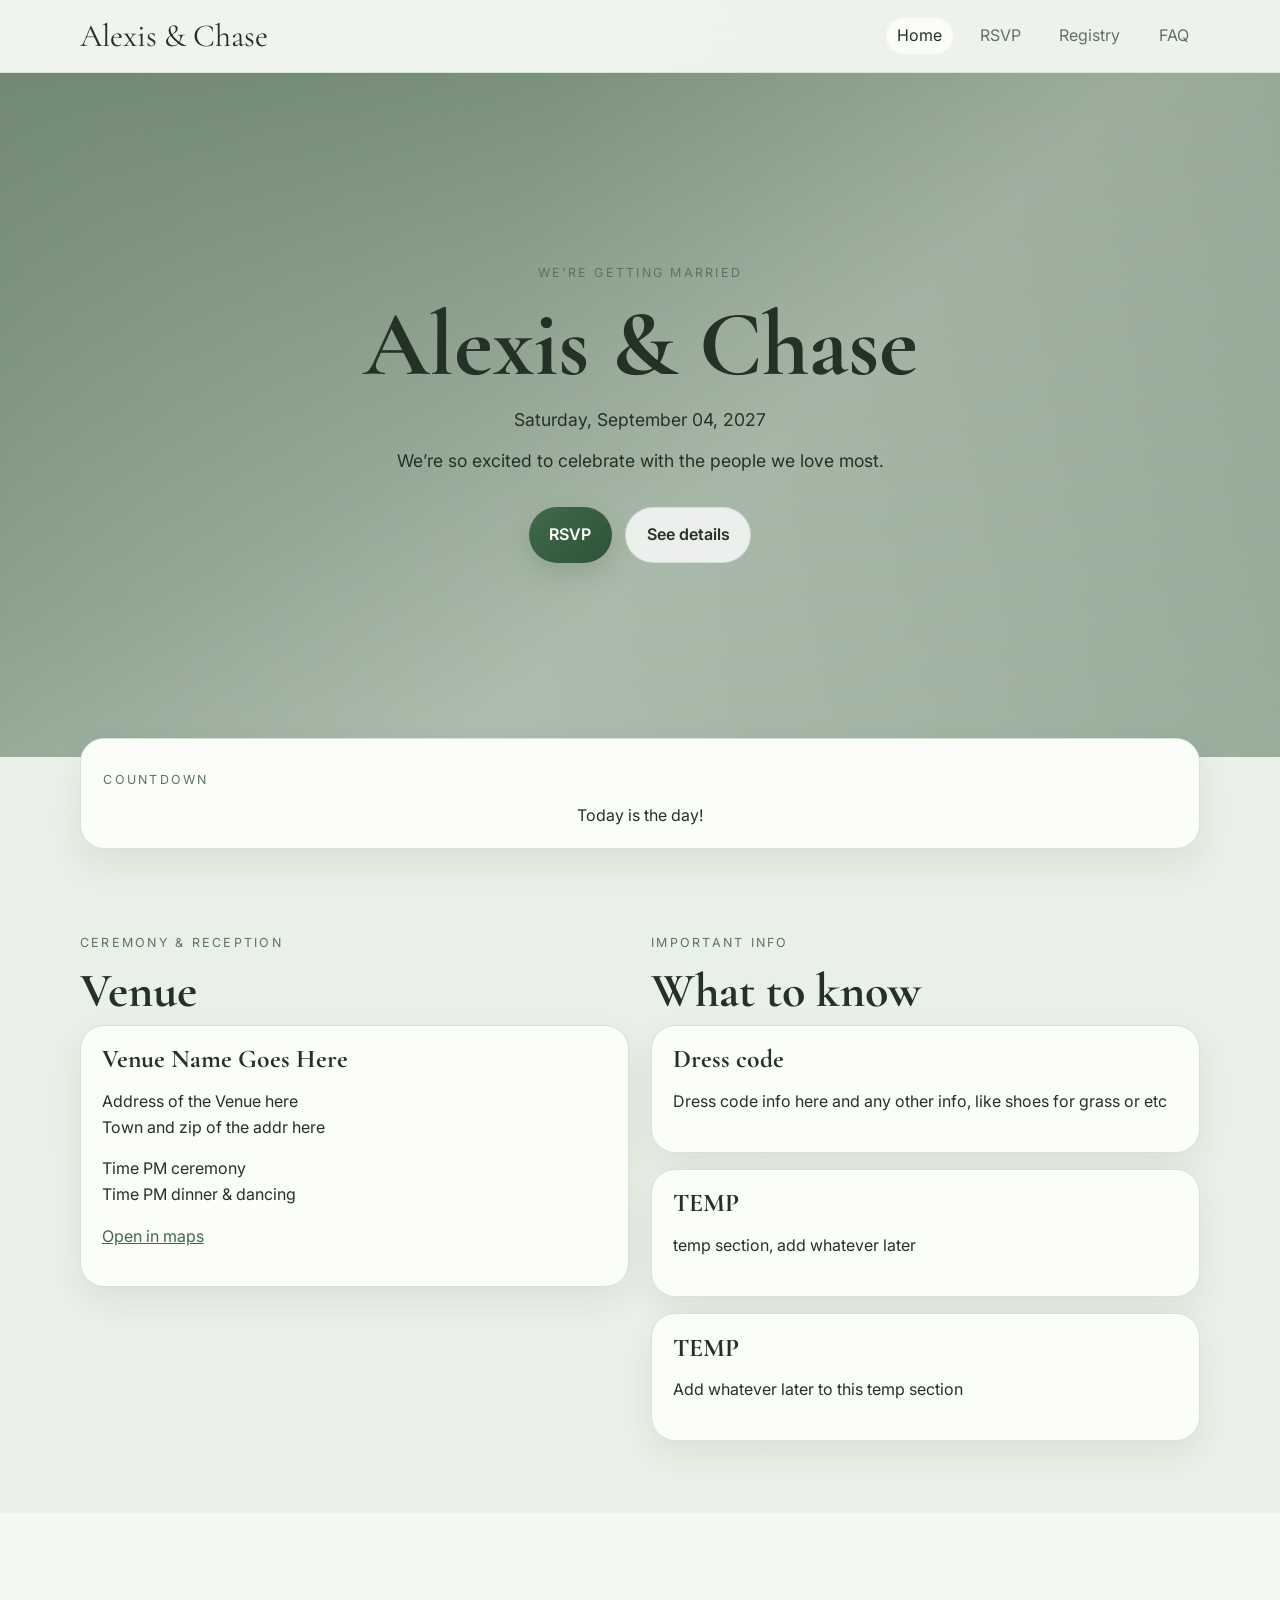
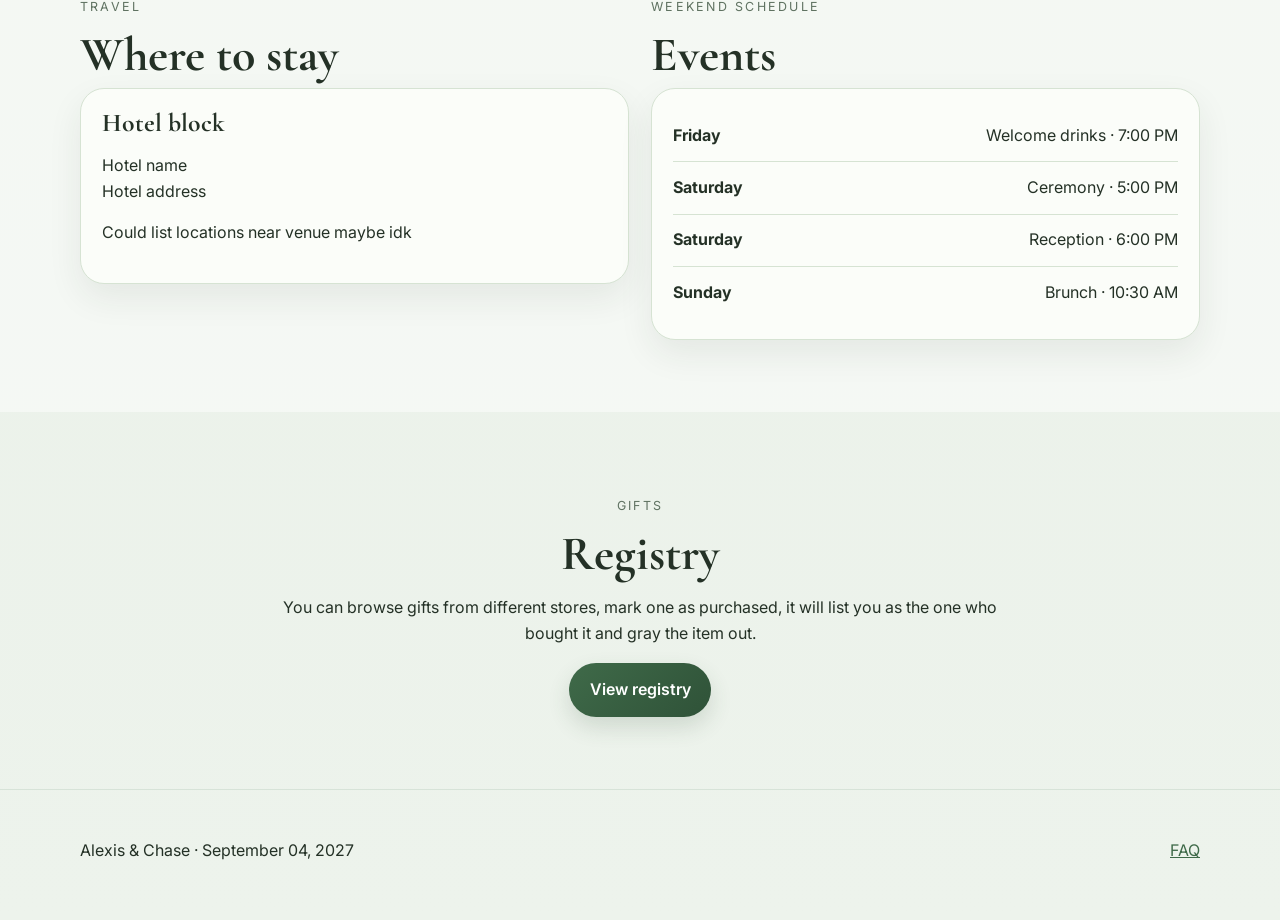
==== index.html @ 3f503780 "Add files via upload" ====
<!DOCTYPE html>
<html lang="en">
<head>
  <meta charset="UTF-8" />
  <meta name="viewport" content="width=device-width, initial-scale=1.0" />
  <title>Alexis & Chase</title>
  <link rel="preconnect" href="https://fonts.googleapis.com">
  <link rel="preconnect" href="https://fonts.gstatic.com" crossorigin>
  <link href="https://fonts.googleapis.com/css2?family=Cormorant+Garamond:wght@500;600;700&family=Inter:wght@400;500;600&display=swap" rel="stylesheet">
  <link rel="stylesheet" href="styles.css" />
</head>
<body data-page="home">
  <header class="site-header">
    <div class="wrap nav-wrap">
      <a class="brand" href="index.html">Alexis & Chase</a>
      <nav class="main-nav">
        <a href="index.html" class="active">Home</a>
        <a href="rsvp.html">RSVP</a>
        <a href="registry.html">Registry</a>
        <a href="faq.html">FAQ</a>
      </nav>
    </div>
  </header>

  <main>
    <section class="hero">
      <div class="hero-overlay"></div>
      <div class="wrap hero-inner">
        <p class="eyebrow">We’re getting married</p>
        <h1>Alexis & Chase</h1>
        <p class="hero-date">Saturday, September 04, 2027</p>
        <p class="hero-copy">We’re so excited to celebrate with the people we love most.</p>
        <div class="hero-actions">
          <a class="button" href="rsvp.html">RSVP</a>
          <a class="button button-secondary" href="#details">See details</a>
        </div>
      </div>
    </section>

    <section class="countdown-section">
      <div class="wrap">
        <div class="countdown-card">
          <p class="mini-label">Countdown</p>
          <div id="countdown" class="countdown" aria-live="polite">Set your date in config.js</div>
        </div>
      </div>
    </section>

    <section id="details" class="section">
      <div class="wrap grid two-col">
        <div>
          <p class="eyebrow">Ceremony & reception</p>
          <h2>Venue</h2>
          <div class="card">
            <h3>Venue Name Goes Here</h3>
            <p>Address of the Venue here<br />Town and zip of the addr here</p>
            <p>Time PM ceremony<br />Time PM dinner & dancing</p>
            <p><a href="https://maps.google.com" target="_blank" rel="noopener">Open in maps</a></p>
          </div>
        </div>
        <div>
          <p class="eyebrow">Important info</p>
          <h2>What to know</h2>
          <div class="stack">
            <div class="card">
              <h3>Dress code</h3>
              <p>Dress code info here and any other info, like shoes for grass or etc</p>
            </div>
            <div class="card">
              <h3>TEMP</h3>
              <p>temp section, add whatever later</p>
            </div>
            <div class="card">
              <h3>TEMP</h3>
              <p>Add whatever later to this temp section</p>
            </div>
          </div>
        </div>
      </div>
    </section>

    <section class="section alt">
      <div class="wrap grid two-col">
        <div>
          <p class="eyebrow">Travel</p>
          <h2>Where to stay</h2>
          <div class="card">
            <h3>Hotel block</h3>
            <p>Hotel name<br />Hotel address</p>
            <p>Could list locations near venue maybe idk</p>
          </div>
        </div>
        <div>
          <p class="eyebrow">Weekend schedule</p>
          <h2>Events</h2>
          <div class="card">
            <ul class="timeline">
              <li><strong>Friday</strong><span>Welcome drinks · 7:00 PM</span></li>
              <li><strong>Saturday</strong><span>Ceremony · 5:00 PM</span></li>
              <li><strong>Saturday</strong><span>Reception · 6:00 PM</span></li>
              <li><strong>Sunday</strong><span>Brunch · 10:30 AM</span></li>
            </ul>
          </div>
        </div>
      </div>
    </section>

    <section class="section">
      <div class="wrap centered narrow">
        <p class="eyebrow">Gifts</p>
        <h2>Registry</h2>
        <p>You can browse gifts from different stores, mark one as purchased, it will list you as the one who bought it and gray the item out.</p>
        <a class="button" href="registry.html">View registry</a>
      </div>
    </section>
  </main>

  <footer class="site-footer">
    <div class="wrap footer-wrap">
      <p>Alexis & Chase · September 04, 2027</p>
      <p><a href="faq.html">FAQ</a></p>
    </div>
  </footer>

  <script src="config.js"></script>
  <script src="app.js"></script>
</body>
</html>
---- styles.css ----
:root {
  --bg: #edf3ec;
  --paper: #fbfdf9;
  --text: #243126;
  --muted: #5f7261;
  --accent: #3f6a49;
  --accent-strong: #2f5238;
  --accent-soft: #d8e6d6;
  --line: #d6e3d3;
  --success: #e4f2e2;
  --notice: #eef2dd;
  --shadow: 0 14px 34px rgba(33, 56, 38, 0.08);
}

* { box-sizing: border-box; }
html { scroll-behavior: smooth; }
body {
  margin: 0;
  background:
    radial-gradient(circle at top left, rgba(255,255,255,0.8), transparent 30%),
    linear-gradient(180deg, #eef5ec, #e9f0e7 35%, #edf3ec);
  color: var(--text);
  font-family: "Inter", sans-serif;
  line-height: 1.6;
}
img { max-width: 100%; }
a { color: var(--accent); }
h1, h2, h3 {
  font-family: "Cormorant Garamond", serif;
  line-height: 1.05;
  margin: 0 0 0.5rem;
}
h1 { font-size: clamp(3rem, 8vw, 5.8rem); }
h2 { font-size: clamp(2rem, 5vw, 3rem); }
h3 { font-size: 1.6rem; }

.wrap {
  width: min(1120px, calc(100% - 2rem));
  margin: 0 auto;
}
.narrow { width: min(760px, 100%); margin: 0 auto; }
.centered { text-align: center; }

.site-header {
  position: sticky;
  top: 0;
  z-index: 20;
  backdrop-filter: blur(12px);
  background: rgba(237, 243, 236, 0.88);
  border-bottom: 1px solid rgba(63, 106, 73, 0.12);
}
.nav-wrap {
  display: flex;
  align-items: center;
  justify-content: space-between;
  min-height: 72px;
  gap: 1rem;
}
.brand {
  text-decoration: none;
  font-family: "Cormorant Garamond", serif;
  font-size: 2rem;
  color: var(--text);
}
.main-nav {
  display: flex;
  gap: 1rem;
  flex-wrap: wrap;
}
.main-nav a {
  text-decoration: none;
  color: var(--muted);
  padding: 0.35rem 0.7rem;
  border-radius: 999px;
}
.main-nav a.active,
.main-nav a:hover {
  color: var(--text);
  background: rgba(255,255,255,0.72);
}

.hero {
  position: relative;
  min-height: 76vh;
  display: grid;
  align-items: center;
  background:
    linear-gradient(rgba(30, 50, 32, 0.28), rgba(30, 50, 32, 0.24)),
    radial-gradient(circle at top left, rgba(255,255,255,0.22), transparent 38%),
    linear-gradient(135deg, #6f8f74, #cadac9 58%, #a8c0ab);
}
.hero-overlay {
  position: absolute;
  inset: 0;
  background: linear-gradient(to bottom, rgba(255,255,255,0.02), rgba(237,243,236,0.18));
}
.hero-inner {
  position: relative;
  z-index: 1;
  padding: 5rem 0 6rem;
  text-align: center;
}
.eyebrow, .mini-label {
  letter-spacing: 0.18em;
  text-transform: uppercase;
  font-size: 0.78rem;
  color: var(--muted);
  margin-bottom: 0.8rem;
}
.hero-date, .hero-copy {
  font-size: 1.1rem;
  max-width: 680px;
  margin: 0.8rem auto 0;
}
.hero-actions {
  display: flex;
  gap: 0.8rem;
  justify-content: center;
  margin-top: 2rem;
  flex-wrap: wrap;
}

.button {
  display: inline-flex;
  align-items: center;
  justify-content: center;
  background: linear-gradient(135deg, var(--accent), var(--accent-strong));
  color: white;
  text-decoration: none;
  border: 0;
  padding: 0.9rem 1.3rem;
  border-radius: 999px;
  font-weight: 600;
  cursor: pointer;
  transition: transform 0.15s ease, opacity 0.15s ease, box-shadow 0.15s ease;
  box-shadow: 0 10px 22px rgba(47, 82, 56, 0.16);
}
.button:hover { transform: translateY(-1px); opacity: 0.97; }
.button-secondary {
  background: rgba(255,255,255,0.78);
  color: var(--text);
  border: 1px solid rgba(63, 106, 73, 0.15);
  box-shadow: none;
}
.countdown-section { padding: 1.4rem 0 0; }
.countdown-card {
  background: var(--paper);
  box-shadow: var(--shadow);
  border: 1px solid var(--line);
  border-radius: 24px;
  padding: 1.2rem 1.4rem;
  margin-top: -2.6rem;
  position: relative;
  z-index: 5;
}
.countdown {
  display: flex;
  flex-direction: row;
  align-items: center;
  justify-content: center;
  gap: 0;
}
.cd-unit {
  display: flex;
  flex-direction: column;
  align-items: center;
  padding: 0 1.8rem;
  border-right: 1px solid var(--line);
  width: 25%;
}
.cd-unit:last-child { border-right: none; }
.cd-unit strong {
  font-size: 2.4rem;
  font-weight: 700;
  line-height: 1;
  letter-spacing: -0.02em;
  color: var(--ink);
}
.cd-unit em {
  font-style: normal;
  font-size: 0.7rem;
  font-weight: 500;
  letter-spacing: 0.1em;
  text-transform: uppercase;
  color: var(--muted);
  margin-top: 0.2rem;
}
.cd-sep { display: none; }
.time-box {
  background: #f5faf2;
  border: 1px solid var(--line);
  border-radius: 18px;
  padding: 1rem 0.6rem;
  text-align: center;
}
.time-box strong {
  display: block;
  font-size: clamp(1.6rem, 4vw, 2.2rem);
  font-family: "Cormorant Garamond", serif;
}
.time-box span { color: var(--muted); font-size: 0.86rem; }

.section { padding: 4.5rem 0; }
.section.alt { background: rgba(255,255,255,0.45); }
.grid.two-col {
  display: grid;
  grid-template-columns: 1fr 1fr;
  gap: 1.4rem;
  align-items: start;
}
.stack { display: grid; gap: 1rem; }
.card {
  background: var(--paper);
  border: 1px solid var(--line);
  border-radius: 24px;
  box-shadow: var(--shadow);
  padding: 1.3rem;
}
.timeline {
  list-style: none;
  margin: 0;
  padding: 0;
}
.timeline li {
  display: flex;
  justify-content: space-between;
  gap: 1rem;
  padding: 0.8rem 0;
  border-bottom: 1px solid var(--line);
}
.timeline li:last-child { border-bottom: 0; }

.page-title {
  font-size: clamp(2.5rem, 7vw, 4.6rem);
  margin-bottom: 0.3rem;
}
.page-intro { color: var(--muted); margin-top: 0; margin-bottom: 1.4rem; }

.form-card { padding: 1.4rem; }
.form-grid {
  display: grid;
  grid-template-columns: 1fr 1fr;
  gap: 1rem;
}
.form-grid label {
  display: grid;
  gap: 0.45rem;
  font-weight: 500;
  font-size: 0.96rem;
}
.form-grid label.full { grid-column: 1 / -1; }

input, select, textarea {
  width: 100%;
  border: 1px solid #c7d7c5;
  background: #fff;
  border-radius: 14px;
  padding: 0.85rem 0.95rem;
  font: inherit;
  color: var(--text);
}
input:focus, select:focus, textarea:focus {
  outline: 2px solid rgba(63, 106, 73, 0.18);
  border-color: var(--accent);
}

.notice, .success {
  border-radius: 18px;
  padding: 0.9rem 1rem;
  margin-bottom: 1rem;
}
.notice {
  background: var(--notice);
  border: 1px solid #d6ddb5;
}
.success {
  background: var(--success);
  border: 1px solid #bfd7bf;
}
.hidden { display: none !important; }
.hidden-iframe {
  width: 0;
  height: 0;
  border: 0;
  position: absolute;
}

.registry-filters {
  display: flex;
  flex-wrap: wrap;
  gap: 0.65rem;
  justify-content: center;
  margin: 0 0 1.25rem;
}
.filter-chip {
  border: 1px solid var(--line);
  background: var(--paper);
  color: var(--text);
  border-radius: 999px;
  padding: 0.7rem 1rem;
  font: inherit;
  cursor: pointer;
  box-shadow: var(--shadow);
  display: inline-flex;
  align-items: center;
  gap: 0.45rem;
}
.filter-chip span {
  color: var(--muted);
  font-size: 0.88rem;
}
.filter-chip.is-active {
  background: linear-gradient(135deg, var(--accent), var(--accent-strong));
  color: white;
  border-color: var(--accent);
}
.filter-chip.is-active span {
  color: rgba(255,255,255,0.86);
}

.registry-grid {
  display: grid;
  grid-template-columns: repeat(3, 1fr);
  gap: 1rem;
}
.registry-item {
  display: flex;
  flex-direction: column;
  gap: 0.8rem;
}
.registry-top {
  display: flex;
  align-items: start;
  justify-content: space-between;
  gap: 1rem;
}
.price-tag {
  white-space: nowrap;
  color: var(--muted);
  font-weight: 700;
}
.registry-meta {
  display: flex;
  gap: 0.4rem;
  flex-wrap: wrap;
}
.pill {
  border-radius: 999px;
  font-size: 0.74rem;
  padding: 0.28rem 0.55rem;
  background: #edf4ea;
  color: var(--muted);
}
.registry-status-row {
  display: flex;
  justify-content: flex-start;
}
.status-badge {
  display: inline-flex;
  align-items: center;
  border-radius: 999px;
  padding: 0.38rem 0.7rem;
  background: #edf4ea;
  color: var(--accent-strong);
  font-size: 0.82rem;
  font-weight: 600;
}
.status-badge.is-partial {
  background: #e6f0df;
}
.status-badge.is-complete {
  background: #dbe7d9;
  color: #607060;
}
.registry-actions {
  margin-top: auto;
  display: grid;
  gap: 0.7rem;
}
.registry-item.is-purchased {
  opacity: 0.68;
}
.registry-item.is-purchased .button {
  background: linear-gradient(135deg, #7f9082, #6f7e71);
  box-shadow: none;
}
.inline-fields {
  display: grid;
  grid-template-columns: 1fr 1fr;
  gap: 0.7rem;
}
.small {
  font-size: 0.9rem;
}
.muted {
  color: var(--muted);
}
.site-footer {
  padding: 2rem 0 2.5rem;
  border-top: 1px solid rgba(63, 106, 73, 0.12);
}
.footer-wrap {
  display: flex;
  justify-content: space-between;
  gap: 1rem;
  flex-wrap: wrap;
}

@media (max-width: 900px) {
  .grid.two-col,
  .registry-grid,
  .form-grid {
    grid-template-columns: 1fr;
  }
  .countdown {
    grid-template-columns: repeat(2, 1fr);
  }
}
@media (max-width: 640px) {
  .nav-wrap {
    flex-direction: column;
    justify-content: center;
    padding: 0.8rem 0;
  }
  .hero { min-height: 70vh; }
  .inline-fields { grid-template-columns: 1fr; }
}

.success-toast {
  position: fixed;
  right: 20px;
  bottom: 20px;
  z-index: 9999;
  max-width: min(420px, calc(100vw - 2rem));
  padding: 0.95rem 1.15rem;
  border-radius: 16px;
  border: 1px solid rgba(214, 227, 211, 0.9);
  background: linear-gradient(135deg, #274b31, #1f3c27);
  color: #f2f7f0;
  box-shadow: 0 18px 36px rgba(24, 40, 28, 0.24);
  opacity: 0;
  transform: translateY(12px);
  transition: opacity 0.35s ease, transform 0.35s ease;
}
.success-toast.visible {
  opacity: 1;
  transform: translateY(0);
}
.success-toast.fade-out {
  opacity: 0;
  transform: translateY(10px);
}

/* Countdown units */
.cd-unit { display: inline-flex; flex-direction: column; align-items: center; gap: 0; }
.cd-unit strong { font-size: 1.6rem; font-weight: 700; line-height: 1; }
.cd-sep { margin: 0 0.5rem; opacity: 0.4; align-self: center; }
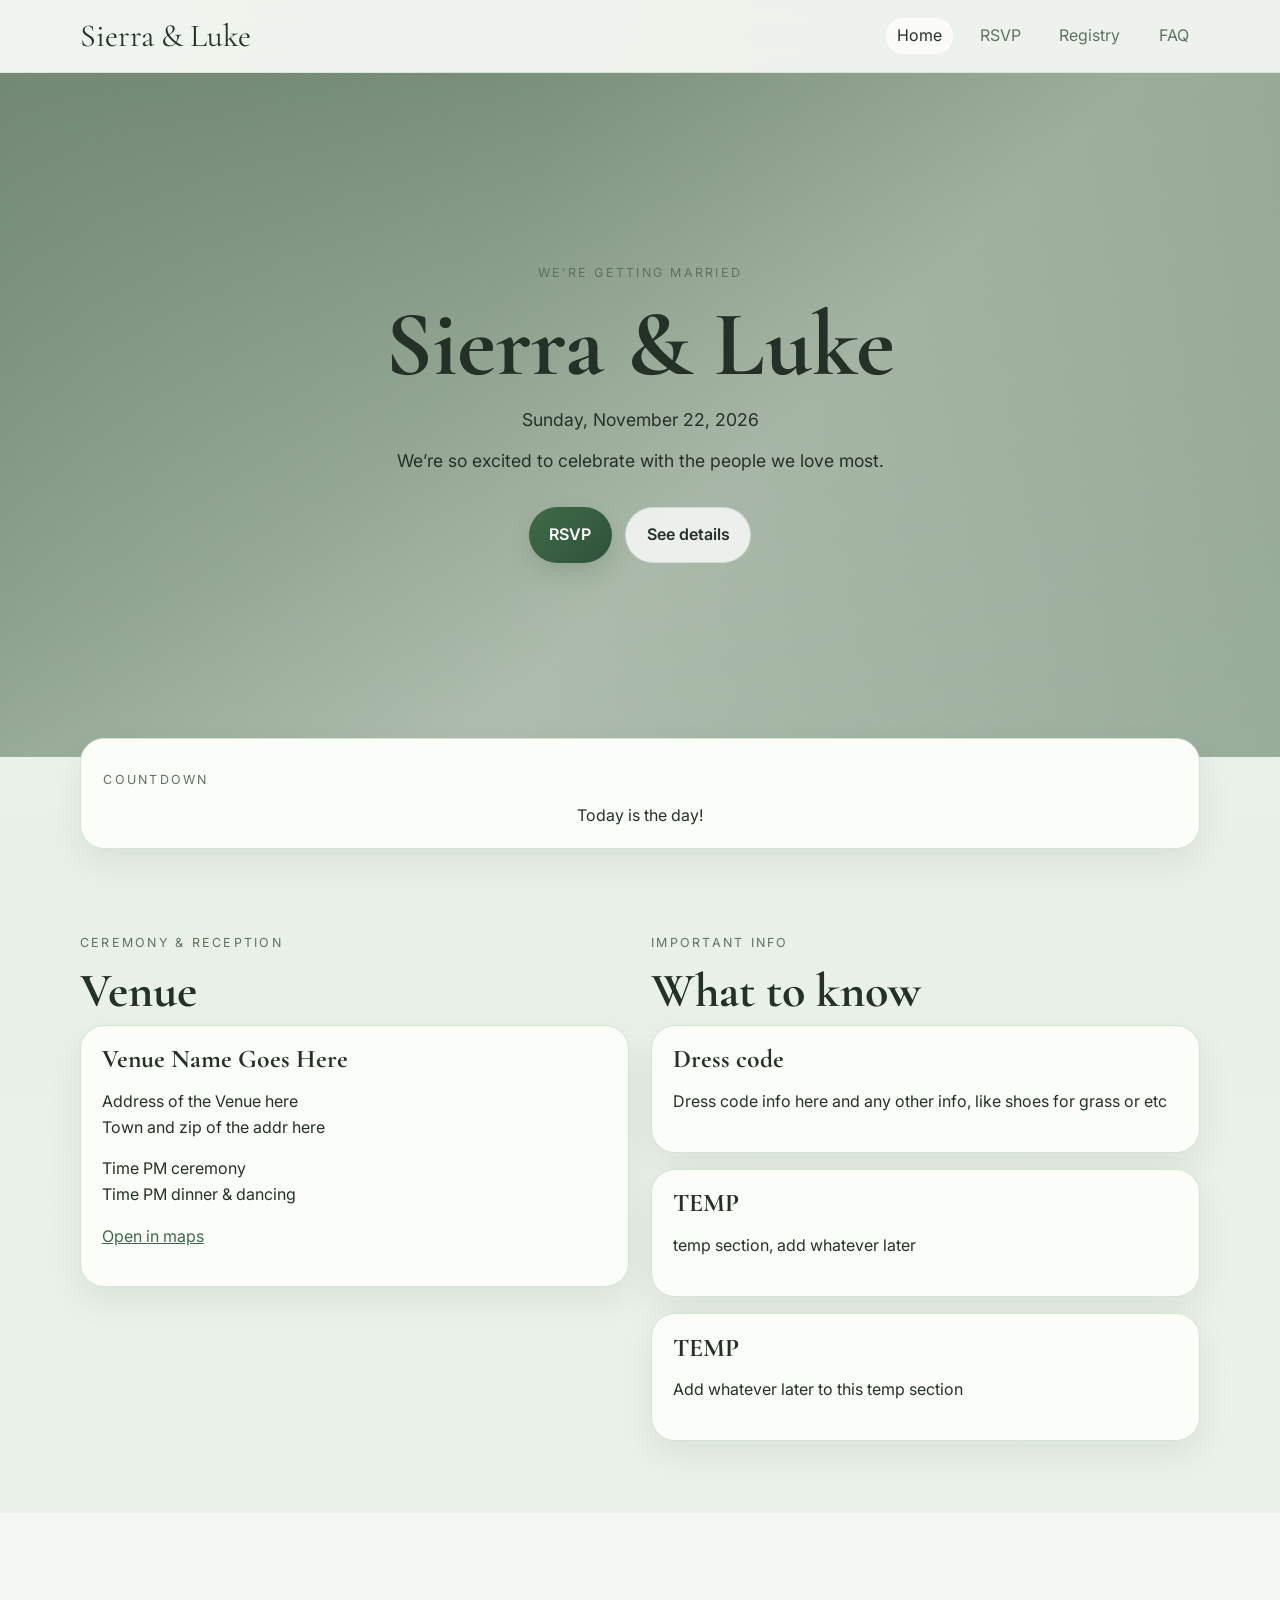
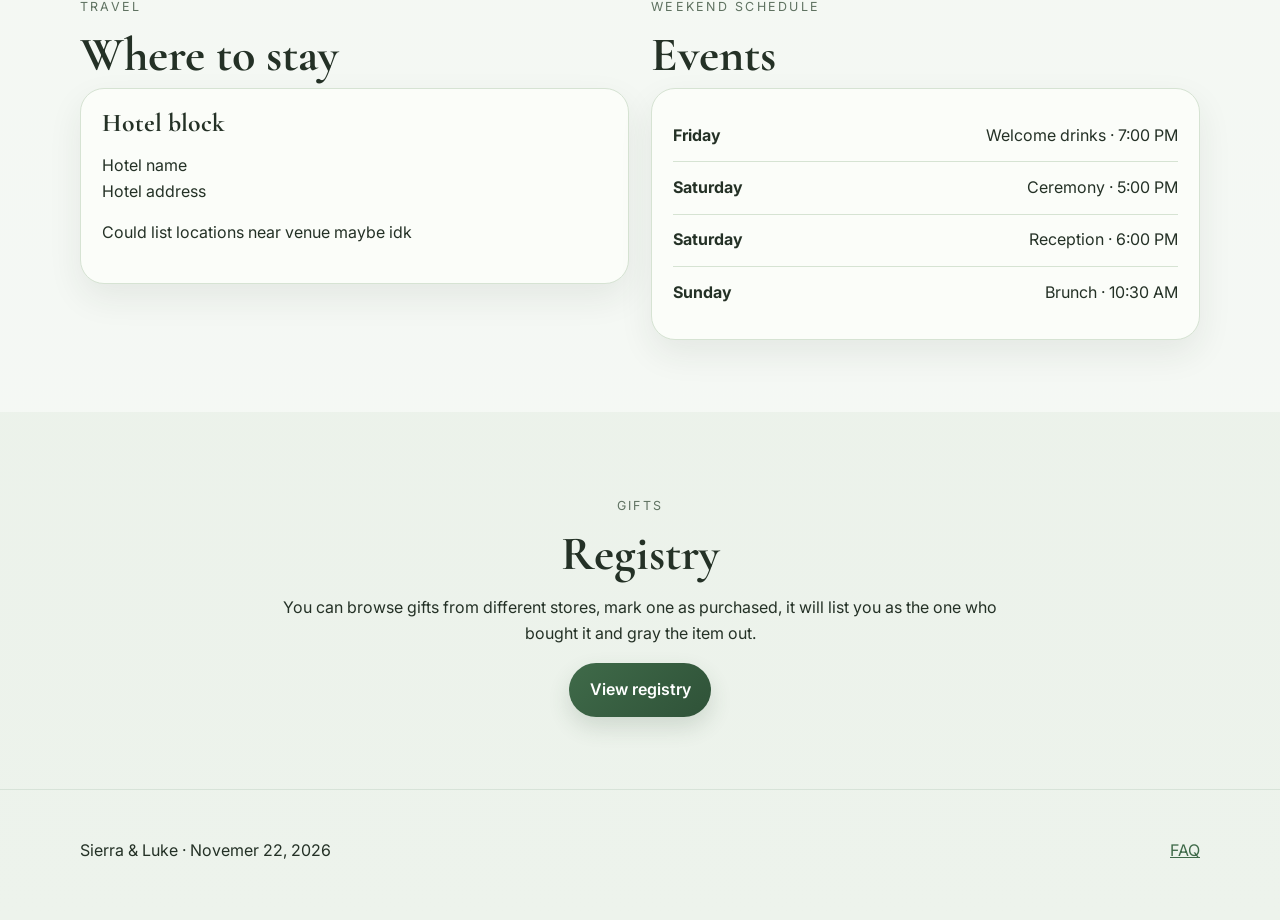
==== commit 2fb378ff: "Update index.html" ====
--- a/index.html
+++ b/index.html
@@ -3,7 +3,7 @@
 <head>
   <meta charset="UTF-8" />
   <meta name="viewport" content="width=device-width, initial-scale=1.0" />
-  <title>Alexis & Chase</title>
+  <title>Sierra & Luke</title>
   <link rel="preconnect" href="https://fonts.googleapis.com">
   <link rel="preconnect" href="https://fonts.gstatic.com" crossorigin>
   <link href="https://fonts.googleapis.com/css2?family=Cormorant+Garamond:wght@500;600;700&family=Inter:wght@400;500;600&display=swap" rel="stylesheet">
@@ -12,7 +12,7 @@
 <body data-page="home">
   <header class="site-header">
     <div class="wrap nav-wrap">
-      <a class="brand" href="index.html">Alexis & Chase</a>
+      <a class="brand" href="index.html">Sierra & Luke</a>
       <nav class="main-nav">
         <a href="index.html" class="active">Home</a>
         <a href="rsvp.html">RSVP</a>
@@ -27,8 +27,8 @@
       <div class="hero-overlay"></div>
       <div class="wrap hero-inner">
         <p class="eyebrow">We’re getting married</p>
-        <h1>Alexis & Chase</h1>
-        <p class="hero-date">Saturday, September 04, 2027</p>
+        <h1>Sierra & Luke</h1>
+        <p class="hero-date">Sunday, November 22, 2026</p>
         <p class="hero-copy">We’re so excited to celebrate with the people we love most.</p>
         <div class="hero-actions">
           <a class="button" href="rsvp.html">RSVP</a>
@@ -117,7 +117,7 @@
 
   <footer class="site-footer">
     <div class="wrap footer-wrap">
-      <p>Alexis & Chase · September 04, 2027</p>
+      <p>Sierra & Luke · Novemer 22, 2026</p>
       <p><a href="faq.html">FAQ</a></p>
     </div>
   </footer>
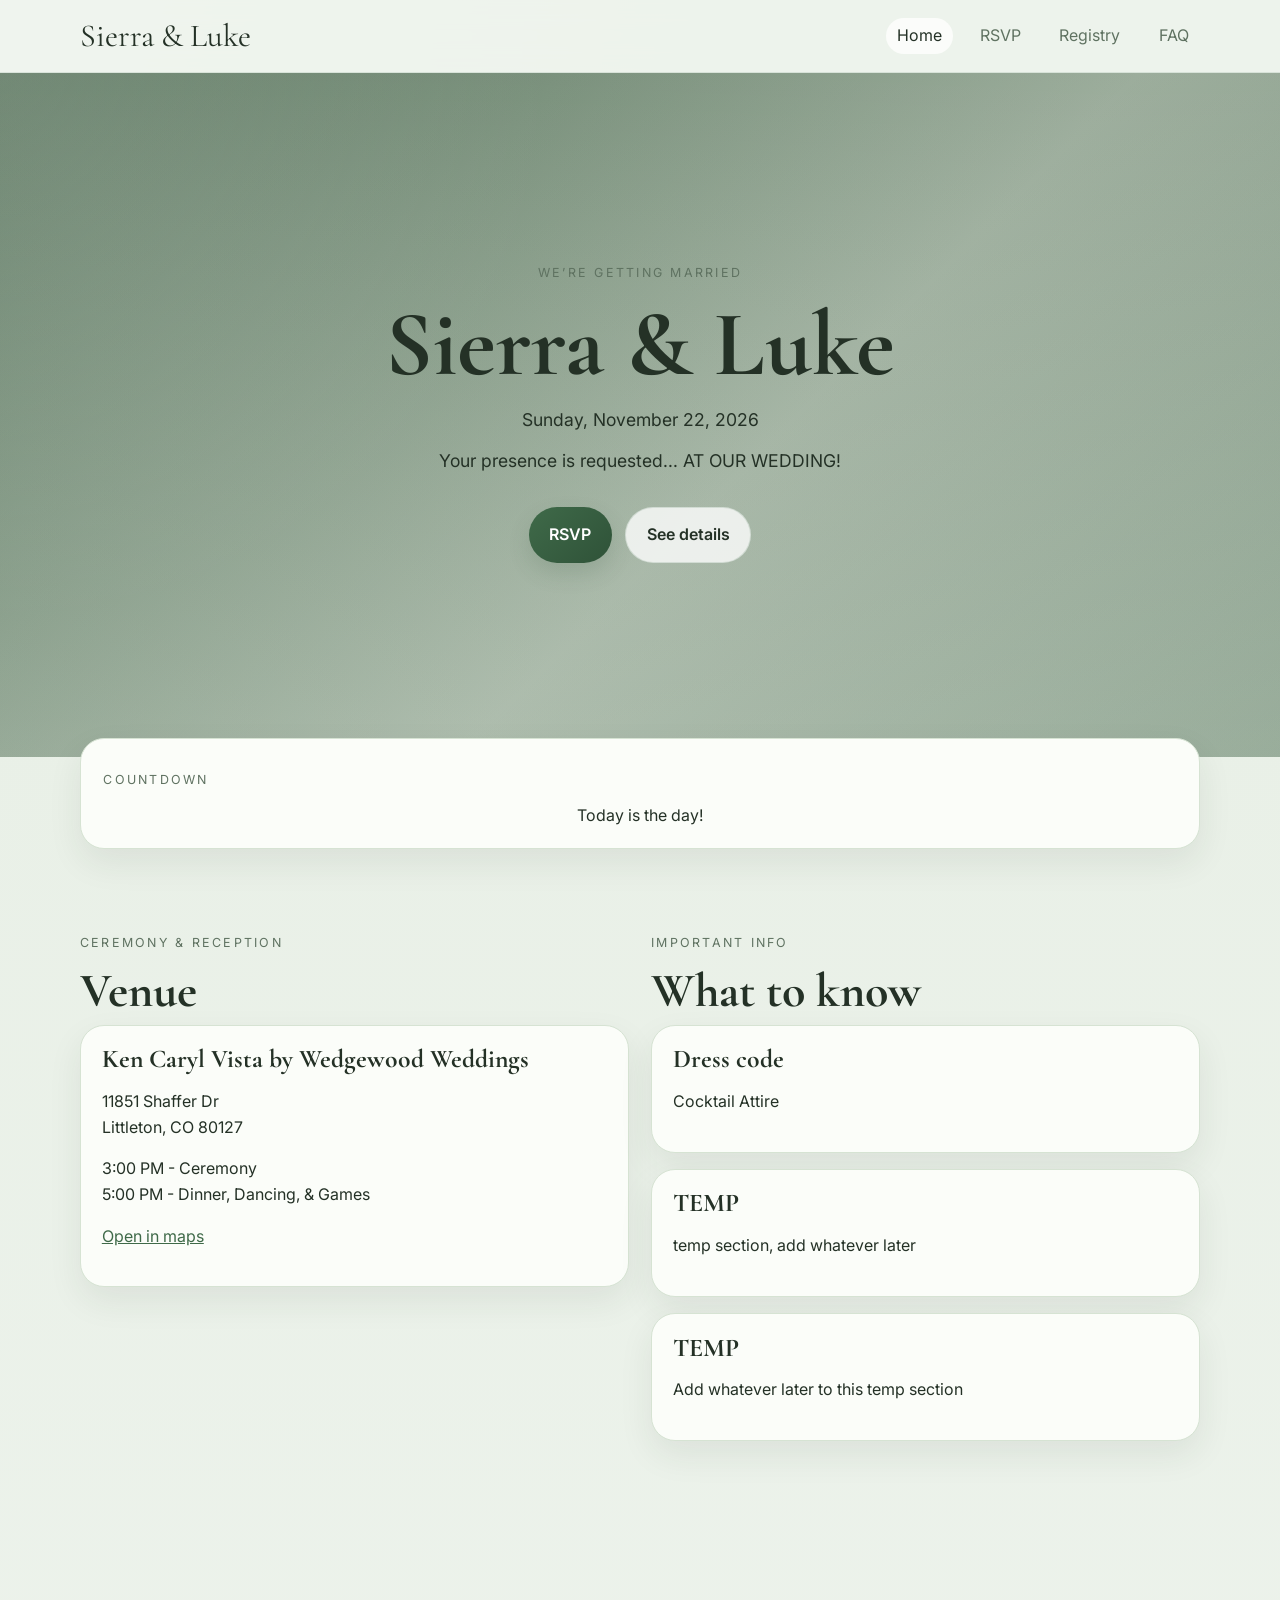
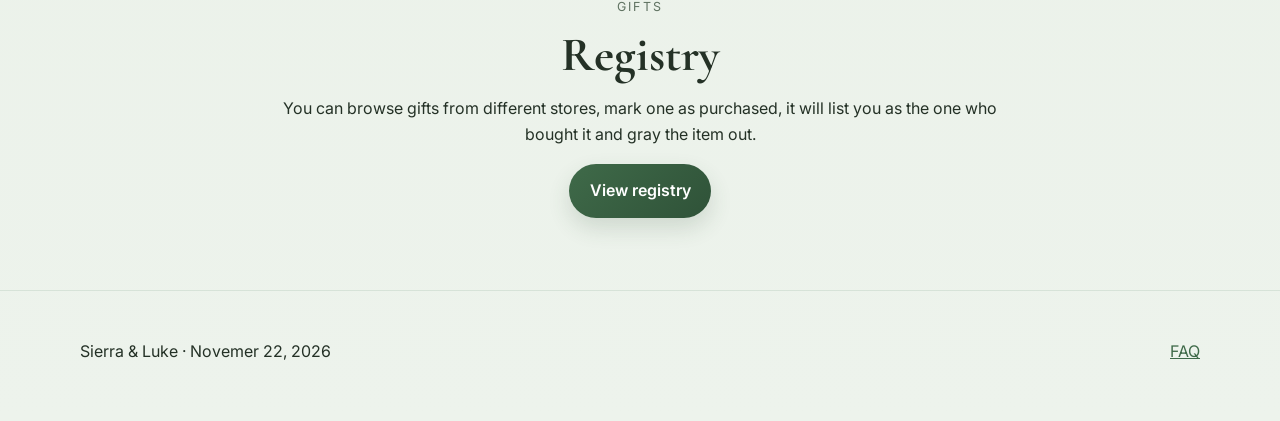
==== commit 67e057b3: "Update index.html" ====
--- a/index.html
+++ b/index.html
@@ -29,7 +29,7 @@
         <p class="eyebrow">We’re getting married</p>
         <h1>Sierra & Luke</h1>
         <p class="hero-date">Sunday, November 22, 2026</p>
-        <p class="hero-copy">We’re so excited to celebrate with the people we love most.</p>
+        <p class="hero-copy">Your presence is requested...  AT OUR WEDDING!</p>
         <div class="hero-actions">
           <a class="button" href="rsvp.html">RSVP</a>
           <a class="button button-secondary" href="#details">See details</a>
@@ -52,10 +52,10 @@
           <p class="eyebrow">Ceremony & reception</p>
           <h2>Venue</h2>
           <div class="card">
-            <h3>Venue Name Goes Here</h3>
-            <p>Address of the Venue here<br />Town and zip of the addr here</p>
-            <p>Time PM ceremony<br />Time PM dinner & dancing</p>
-            <p><a href="https://maps.google.com" target="_blank" rel="noopener">Open in maps</a></p>
+            <h3>Ken Caryl Vista by Wedgewood Weddings</h3>
+            <p>11851 Shaffer Dr<br />Littleton, CO 80127</p>
+            <p>3:00 PM - Ceremony<br />5:00 PM - Dinner, Dancing, & Games</p>
+            <p><a href="https://maps.app.goo.gl/AH9yWjSoTCXogqiy8" target="_blank" rel="noopener">Open in maps</a></p>
           </div>
         </div>
         <div>
@@ -64,7 +64,7 @@
           <div class="stack">
             <div class="card">
               <h3>Dress code</h3>
-              <p>Dress code info here and any other info, like shoes for grass or etc</p>
+              <p>Cocktail Attire</p>
             </div>
             <div class="card">
               <h3>TEMP</h3>
@@ -74,32 +74,6 @@
               <h3>TEMP</h3>
               <p>Add whatever later to this temp section</p>
             </div>
-          </div>
-        </div>
-      </div>
-    </section>
-
-    <section class="section alt">
-      <div class="wrap grid two-col">
-        <div>
-          <p class="eyebrow">Travel</p>
-          <h2>Where to stay</h2>
-          <div class="card">
-            <h3>Hotel block</h3>
-            <p>Hotel name<br />Hotel address</p>
-            <p>Could list locations near venue maybe idk</p>
-          </div>
-        </div>
-        <div>
-          <p class="eyebrow">Weekend schedule</p>
-          <h2>Events</h2>
-          <div class="card">
-            <ul class="timeline">
-              <li><strong>Friday</strong><span>Welcome drinks · 7:00 PM</span></li>
-              <li><strong>Saturday</strong><span>Ceremony · 5:00 PM</span></li>
-              <li><strong>Saturday</strong><span>Reception · 6:00 PM</span></li>
-              <li><strong>Sunday</strong><span>Brunch · 10:30 AM</span></li>
-            </ul>
           </div>
         </div>
       </div>
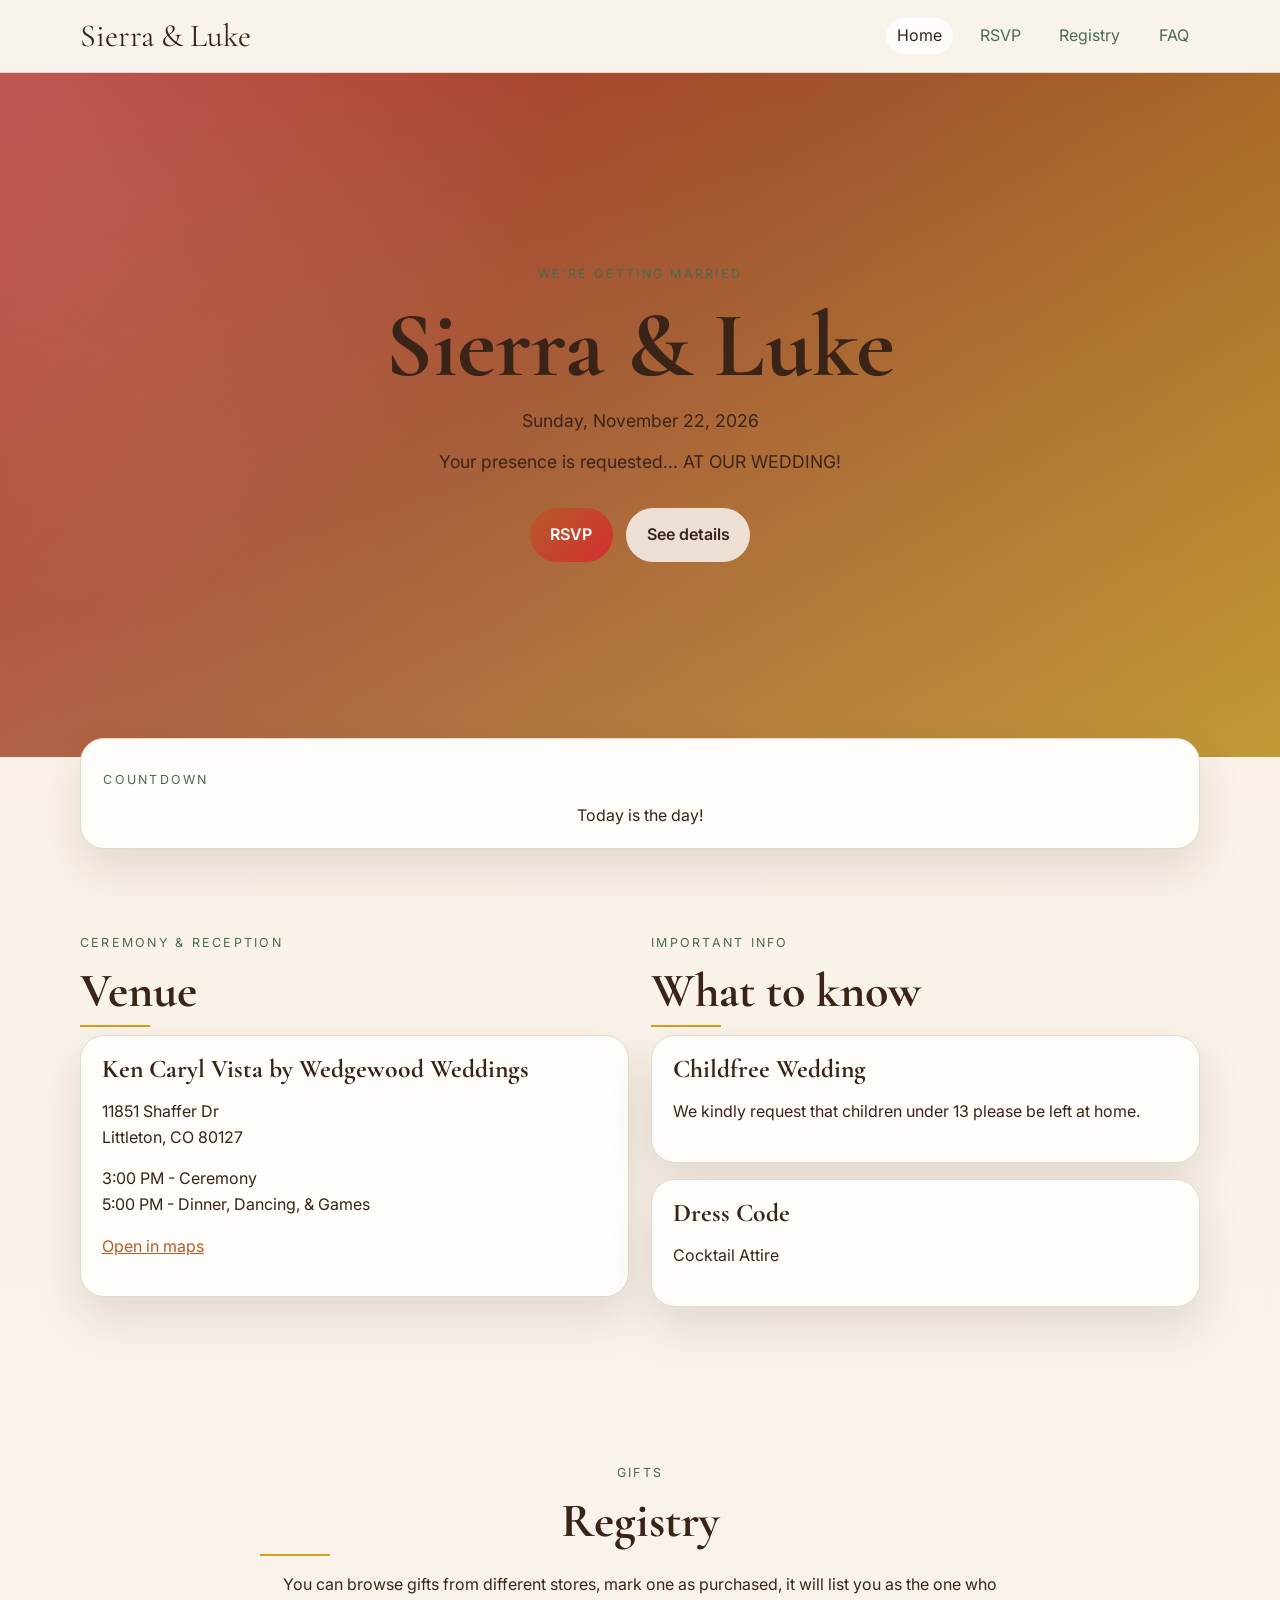
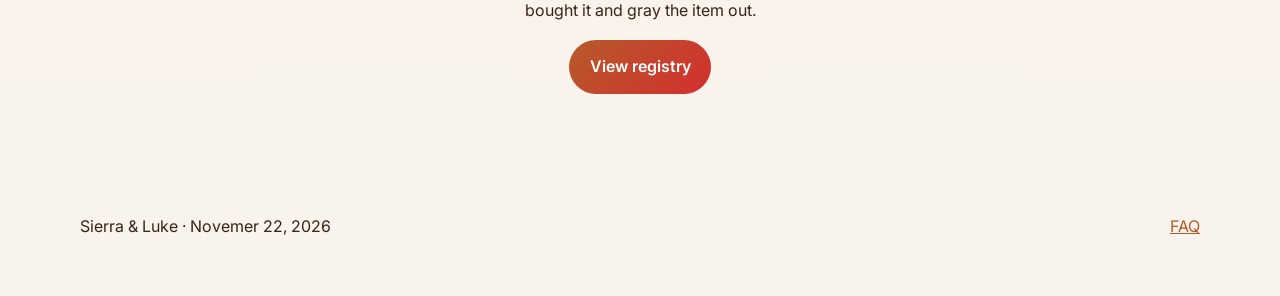
==== commit 24c22791: "Update index.html" ====
--- a/index.html
+++ b/index.html
@@ -63,16 +63,12 @@
           <h2>What to know</h2>
           <div class="stack">
             <div class="card">
-              <h3>Dress code</h3>
-              <p>Cocktail Attire</p>
+              <h3>Childfree Wedding</h3>
+              <p>We kindly request that children under 13 please be left at home.</p>
             </div>
             <div class="card">
-              <h3>TEMP</h3>
-              <p>temp section, add whatever later</p>
-            </div>
-            <div class="card">
-              <h3>TEMP</h3>
-              <p>Add whatever later to this temp section</p>
+              <h3>Dress Code</h3>
+              <p>Cocktail Attire</p>
             </div>
           </div>
         </div>
--- a/styles.css
+++ b/styles.css
@@ -1,15 +1,15 @@
 :root {
-  --bg: #edf3ec;
-  --paper: #fbfdf9;
-  --text: #243126;
-  --muted: #5f7261;
-  --accent: #3f6a49;
-  --accent-strong: #2f5238;
-  --accent-soft: #d8e6d6;
-  --line: #d6e3d3;
-  --success: #e4f2e2;
-  --notice: #eef2dd;
-  --shadow: 0 14px 34px rgba(33, 56, 38, 0.08);
+  --bg: #F8F3EC;
+  --paper: #FFFDF9;
+  --text: #3A2418;
+  --muted: #4B6B50;
+  --accent: #B65A2A;
+  --accent-strong: #D32F2F;
+  --accent-soft: #EFE0D2;
+  --line: #E7D8C7;
+  --success: #EEF2EC;
+  --notice: #F6E7C4;
+  --shadow: 0 20px 45px rgba(58, 36, 24, 0.12);
 }
 
 * { box-sizing: border-box; }
@@ -18,7 +18,7 @@
   margin: 0;
   background:
     radial-gradient(circle at top left, rgba(255,255,255,0.8), transparent 30%),
-    linear-gradient(180deg, #eef5ec, #e9f0e7 35%, #edf3ec);
+    linear-gradient(180deg, #FDF8F2, #FAF2E8 35%, #F8F3EC);
   color: var(--text);
   font-family: "Inter", sans-serif;
   line-height: 1.6;
@@ -46,8 +46,8 @@
   top: 0;
   z-index: 20;
   backdrop-filter: blur(12px);
-  background: rgba(237, 243, 236, 0.88);
-  border-bottom: 1px solid rgba(63, 106, 73, 0.12);
+  background: rgba(248, 243, 236, 0.92);
+  border-bottom: 1px solid rgba(58, 36, 24, 0.12);
 }
 .nav-wrap {
   display: flex;
@@ -85,14 +85,14 @@
   display: grid;
   align-items: center;
   background:
-    linear-gradient(rgba(30, 50, 32, 0.28), rgba(30, 50, 32, 0.24)),
+    linear-gradient(rgba(58, 36, 24, 0.20), rgba(58, 36, 24, 0.18)),
     radial-gradient(circle at top left, rgba(255,255,255,0.22), transparent 38%),
-    linear-gradient(135deg, #6f8f74, #cadac9 58%, #a8c0ab);
+    linear-gradient(135deg, #D32F2F 0%, #B65A2A 45%, #D4A017 100%);
 }
 .hero-overlay {
   position: absolute;
   inset: 0;
-  background: linear-gradient(to bottom, rgba(255,255,255,0.02), rgba(237,243,236,0.18));
+  background: linear-gradient(to bottom, rgba(255,255,255,0.03), rgba(248,243,236,0.15));
 }
 .hero-inner {
   position: relative;
@@ -133,13 +133,13 @@
   font-weight: 600;
   cursor: pointer;
   transition: transform 0.15s ease, opacity 0.15s ease, box-shadow 0.15s ease;
-  box-shadow: 0 10px 22px rgba(47, 82, 56, 0.16);
+  box-shadow: 0 10px 22px rgba(58, 36, 24 0.16);
 }
 .button:hover { transform: translateY(-1px); opacity: 0.97; }
 .button-secondary {
   background: rgba(255,255,255,0.78);
   color: var(--text);
-  border: 1px solid rgba(63, 106, 73, 0.15);
+  border: 1px solid rgba(58, 36, 24 0.15);
   box-shadow: none;
 }
 .countdown-section { padding: 1.4rem 0 0; }
@@ -187,7 +187,7 @@
 }
 .cd-sep { display: none; }
 .time-box {
-  background: #f5faf2;
+  background: #FFF8F0;
   border: 1px solid var(--line);
   border-radius: 18px;
   padding: 1rem 0.6rem;
@@ -213,6 +213,7 @@
   background: var(--paper);
   border: 1px solid var(--line);
   border-radius: 24px;
+  overflow: hidden;
   box-shadow: var(--shadow);
   padding: 1.3rem;
 }
@@ -252,7 +253,7 @@
 
 input, select, textarea {
   width: 100%;
-  border: 1px solid #c7d7c5;
+  border: 1px solid #DCC7B4;
   background: #fff;
   border-radius: 14px;
   padding: 0.85rem 0.95rem;
@@ -260,7 +261,7 @@
   color: var(--text);
 }
 input:focus, select:focus, textarea:focus {
-  outline: 2px solid rgba(63, 106, 73, 0.18);
+  outline: 2px solid rgba(58, 36, 24 0.18);
   border-color: var(--accent);
 }
 
@@ -318,6 +319,17 @@
   color: rgba(255,255,255,0.86);
 }
 
+.registry-image {
+  width: 100%;
+  height: 220px;
+  object-fit: contain;
+  background: #fff;
+  border-radius: 18px;
+  margin-bottom: 1rem;
+  border: 1px solid var(--line);
+  padding: 1rem;
+}
+
 .registry-grid {
   display: grid;
   grid-template-columns: repeat(3, 1fr);
@@ -336,8 +348,10 @@
 }
 .price-tag {
   white-space: nowrap;
-  color: var(--muted);
+  color: #B65A2A;
+  font-size: 1.35rem;
   font-weight: 700;
+  margin-bottom: 1rem;
 }
 .registry-meta {
   display: flex;
@@ -348,8 +362,8 @@
   border-radius: 999px;
   font-size: 0.74rem;
   padding: 0.28rem 0.55rem;
-  background: #edf4ea;
-  color: var(--muted);
+  background: #F7ECD0;
+  color: #6A4A10;
 }
 .registry-status-row {
   display: flex;
@@ -360,22 +374,22 @@
   align-items: center;
   border-radius: 999px;
   padding: 0.38rem 0.7rem;
-  background: #edf4ea;
+  background: #F3E6D8;
   color: var(--accent-strong);
   font-size: 0.82rem;
   font-weight: 600;
 }
 .status-badge.is-partial {
-  background: #e6f0df;
+  background: #F0DDC6;
 }
 .status-badge.is-complete {
-  background: #dbe7d9;
+  background: #E9D8C0;
   color: #607060;
 }
 .registry-actions {
   margin-top: auto;
   display: grid;
-  gap: 0.7rem;
+  gap: 1.2rem;
 }
 .registry-item.is-purchased {
   opacity: 0.68;
@@ -387,7 +401,7 @@
 .inline-fields {
   display: grid;
   grid-template-columns: 1fr 1fr;
-  gap: 0.7rem;
+  gap: 1rem;
 }
 .small {
   font-size: 0.9rem;
@@ -397,13 +411,22 @@
 }
 .site-footer {
   padding: 2rem 0 2.5rem;
-  border-top: 1px solid rgba(63, 106, 73, 0.12);
+  border-top: 1px solid rgba(58, 36, 24 0.12);
 }
 .footer-wrap {
   display: flex;
   justify-content: space-between;
   gap: 1rem;
   flex-wrap: wrap;
+}
+
+.section h2::after {
+  content: "";
+  display: block;
+  width: 70px;
+  height: 2px;
+  background: #D4A017;
+  margin-top: 0.5rem;
 }
 
 @media (max-width: 900px) {
